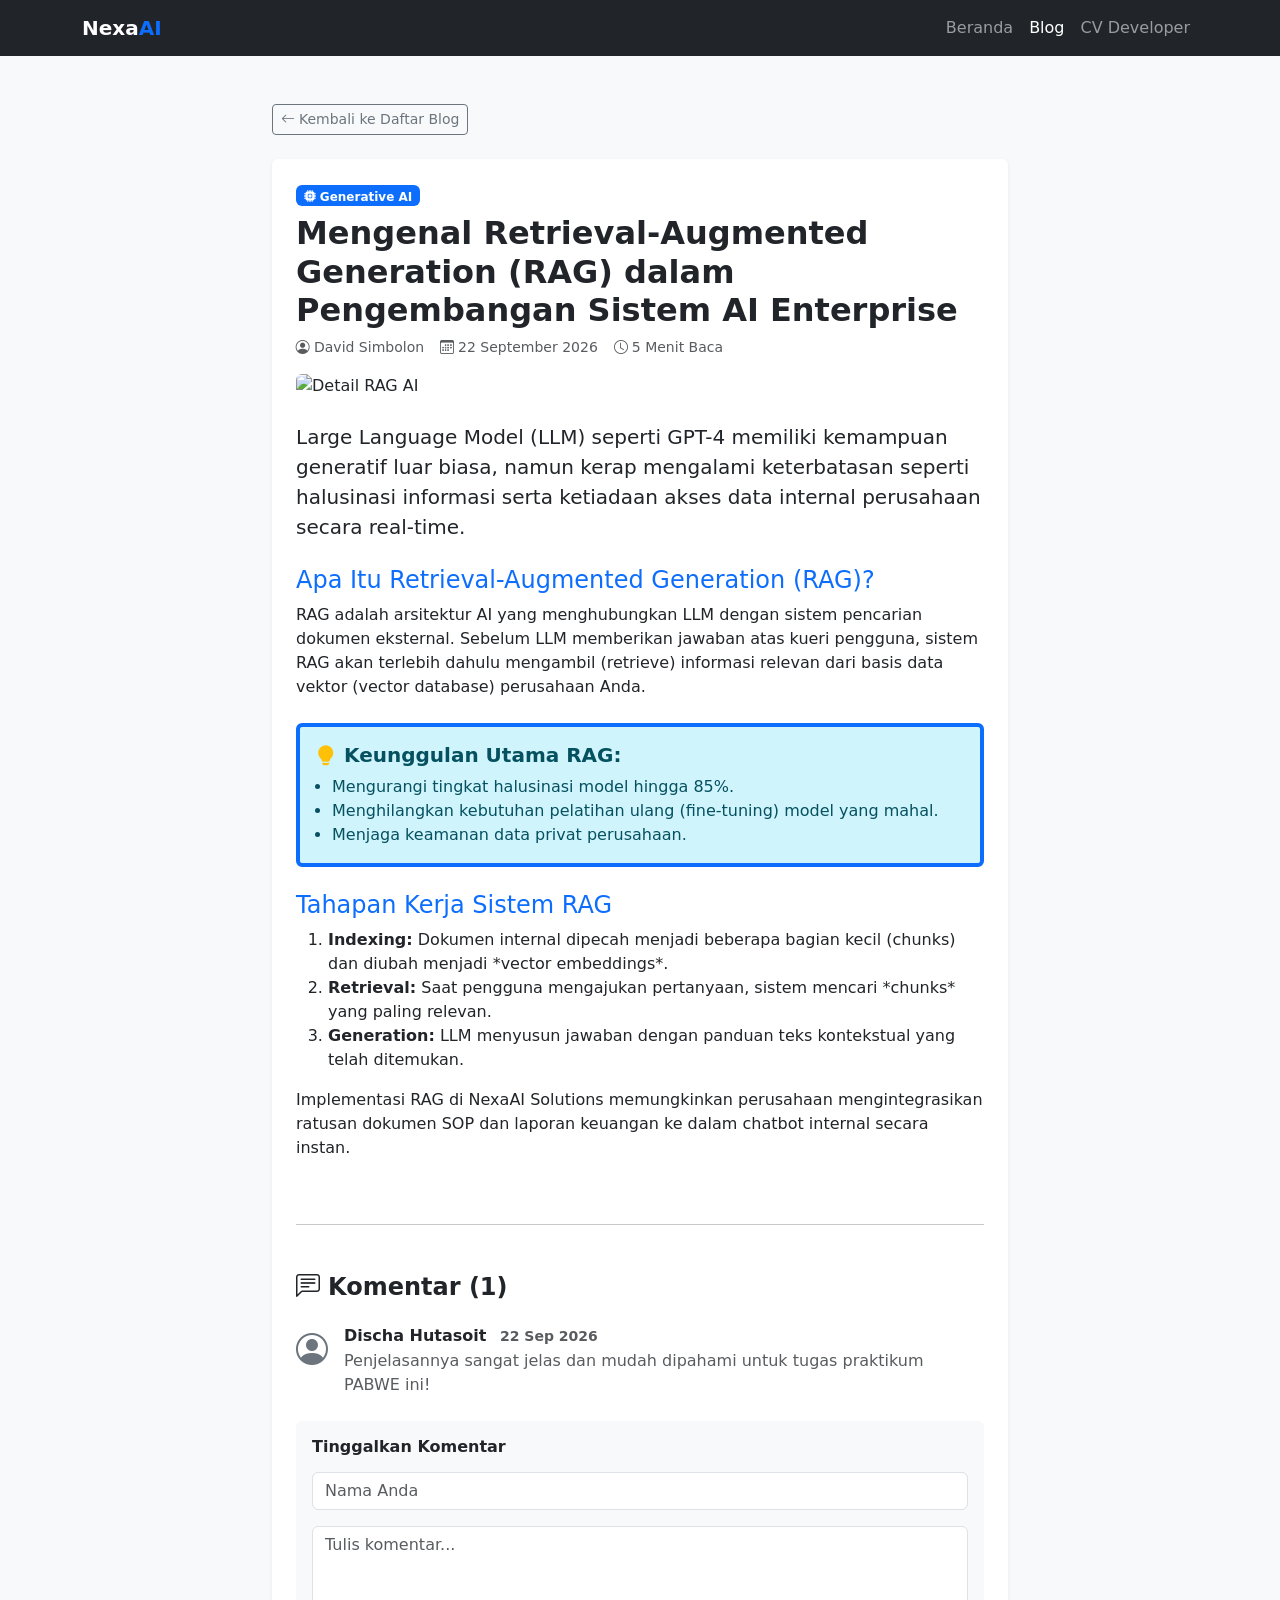
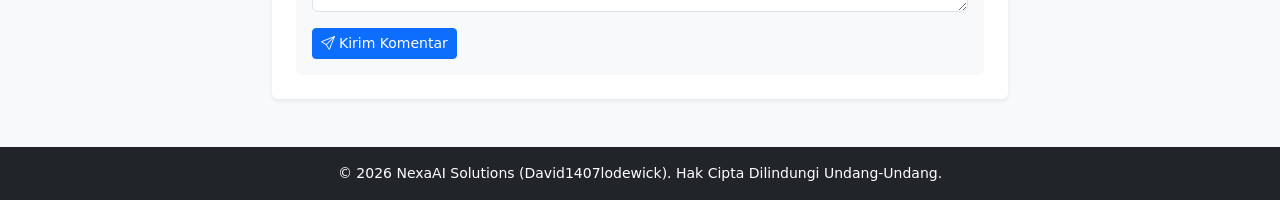
==== blog-detail.html @ 3444ca03 "tes 1" ====
<!DOCTYPE html>
<html lang="id">
<head>
  <meta charset="UTF-8">
  <meta name="viewport" content="width=device-width, initial-scale=1.0">
  <title>Mengenal Retrieval-Augmented Generation (RAG) - NexaAI Solutions</title>
  <!-- Bootstrap 5 CSS -->
  <link href="https://cdn.jsdelivr.net/npm/bootstrap@5.3.3/dist/css/bootstrap.min.css" rel="stylesheet">
  <!-- Bootstrap Icons -->
  <link rel="stylesheet" href="https://cdn.jsdelivr.net/npm/bootstrap-icons@1.11.3/font/bootstrap-icons.min.css">
</head>
<body class="bg-light d-flex flex-column min-vh-100">

  <!-- Navbar -->
  <nav class="navbar navbar-expand-lg navbar-dark bg-dark sticky-top">
    <div class="container">
      <a class="navbar-brand fw-bold" href="index.html">Nexa<span class="text-primary">AI</span></a>
      <button class="navbar-toggler" type="button" data-bs-toggle="collapse" data-bs-target="#navbarNav">
        <span class="navbar-toggler-icon"></span>
      </button>
      <div class="collapse navbar-collapse" id="navbarNav">
        <ul class="navbar-nav ms-auto">
          <li class="nav-item"><a class="nav-link" href="index.html">Beranda</a></li>
          <li class="nav-item"><a class="nav-link active" href="blog.html">Blog</a></li>
          <li class="nav-item"><a class="nav-link" href="cv.html">CV Developer</a></li>
        </ul>
      </div>
    </div>
  </nav>

  <!-- Article Detail Container -->
  <main class="container my-5 flex-grow-1">
    <div class="row justify-content-center">
      <div class="col-lg-8">
        
        <!-- Tombol Kembali -->
        <a href="blog.html" class="btn btn-outline-secondary btn-sm mb-4"><i class="bi bi-arrow-left me-1"></i>Kembali ke Daftar Blog</a>

        <!-- Article Card -->
        <article class="card shadow-sm border-0 p-4">
          <div class="mb-3">
            <span class="badge bg-primary mb-2"><i class="bi bi-cpu-fill me-1"></i>Generative AI</span>
            <h1 class="fw-bold h2">Mengenal Retrieval-Augmented Generation (RAG) dalam Pengembangan Sistem AI Enterprise</h1>
            <div class="text-muted small d-flex gap-3 align-items-center mt-2">
              <span><i class="bi bi-person-circle me-1"></i>David Simbolon</span>
              <span><i class="bi bi-calendar3 me-1"></i>22 September 2026</span>
              <span><i class="bi bi-clock me-1"></i>5 Menit Baca</span>
            </div>
          </div>

          <!-- Cover Image -->
          <img src="https://images.unsplash.com/photo-1677442136019-21780efad99a?w=1000&q=80" class="img-fluid rounded mb-4" alt="Detail RAG AI">

          <!-- Body Content -->
          <div class="article-body">
            <p class="lead">Large Language Model (LLM) seperti GPT-4 memiliki kemampuan generatif luar biasa, namun kerap mengalami keterbatasan seperti halusinasi informasi serta ketiadaan akses data internal perusahaan secara real-time.</p>
            
            <h3 class="h4 mt-4 text-primary">Apa Itu Retrieval-Augmented Generation (RAG)?</h3>
            <p>RAG adalah arsitektur AI yang menghubungkan LLM dengan sistem pencarian dokumen eksternal. Sebelum LLM memberikan jawaban atas kueri pengguna, sistem RAG akan terlebih dahulu mengambil (retrieve) informasi relevan dari basis data vektor (vector database) perusahaan Anda.</p>

            <!-- Highlight/Tips Box -->
            <div class="alert alert-info border-start border-primary border-4 my-4">
              <h5 class="alert-heading fw-bold"><i class="bi bi-lightbulb-fill text-warning me-2"></i>Keunggulan Utama RAG:</h5>
              <ul class="mb-0 ps-3">
                <li>Mengurangi tingkat halusinasi model hingga 85%.</li>
                <li>Menghilangkan kebutuhan pelatihan ulang (fine-tuning) model yang mahal.</li>
                <li>Menjaga keamanan data privat perusahaan.</li>
              </ul>
            </div>

            <h3 class="h4 mt-4 text-primary">Tahapan Kerja Sistem RAG</h3>
            <ol>
              <li><strong>Indexing:</strong> Dokumen internal dipecah menjadi beberapa bagian kecil (chunks) dan diubah menjadi *vector embeddings*.</li>
              <li><strong>Retrieval:</strong> Saat pengguna mengajukan pertanyaan, sistem mencari *chunks* yang paling relevan.</li>
              <li><strong>Generation:</strong> LLM menyusun jawaban dengan panduan teks kontekstual yang telah ditemukan.</li>
            </ol>

            <p>Implementasi RAG di NexaAI Solutions memungkinkan perusahaan mengintegrasikan ratusan dokumen SOP dan laporan keuangan ke dalam chatbot internal secara instan.</p>
          </div>

          <!-- Section Komentar Sederhana -->
          <hr class="my-5">
          <section class="comments-section">
            <h4 class="fw-bold mb-4"><i class="bi bi-chat-left-text me-2"></i>Komentar (1)</h4>
            
            <div class="d-flex mb-4">
              <div class="flex-shrink-0">
                <i class="bi bi-person-circle fs-2 text-secondary"></i>
              </div>
              <div class="ms-3">
                <h6 class="fw-bold mb-1">Discha Hutasoit <small class="text-muted ms-2">22 Sep 2026</small></h6>
                <p class="mb-0 text-muted">Penjelasannya sangat jelas dan mudah dipahami untuk tugas praktikum PABWE ini!</p>
              </div>
            </div>

            <!-- Form Tambah Komentar -->
            <div class="card bg-light border-0 p-3">
              <h6 class="fw-bold mb-3">Tinggalkan Komentar</h6>
              <form action="#" method="post">
                <div class="mb-3">
                  <input type="text" class="form-control" placeholder="Nama Anda" required>
                </div>
                <div class="mb-3">
                  <textarea class="form-control" rows="3" placeholder="Tulis komentar..." required></textarea>
                </div>
                <button type="submit" class="btn btn-primary btn-sm"><i class="bi bi-send me-1"></i>Kirim Komentar</button>
              </form>
            </div>
          </section>

        </article>

      </div>
    </div>
  </main>

  <!-- Footer -->
  <footer class="bg-dark text-white text-center py-3 mt-auto">
    <div class="container">
      <p class="mb-0 small">&copy; 2026 NexaAI Solutions (David1407lodewick). Hak Cipta Dilindungi Undang-Undang.</p>
    </div>
  </footer>

  <!-- Bootstrap 5 JS Bundle -->
  <script src="https://cdn.jsdelivr.net/npm/bootstrap@5.3.3/dist/js/bootstrap.bundle.min.js"></script>
</body>
</html>
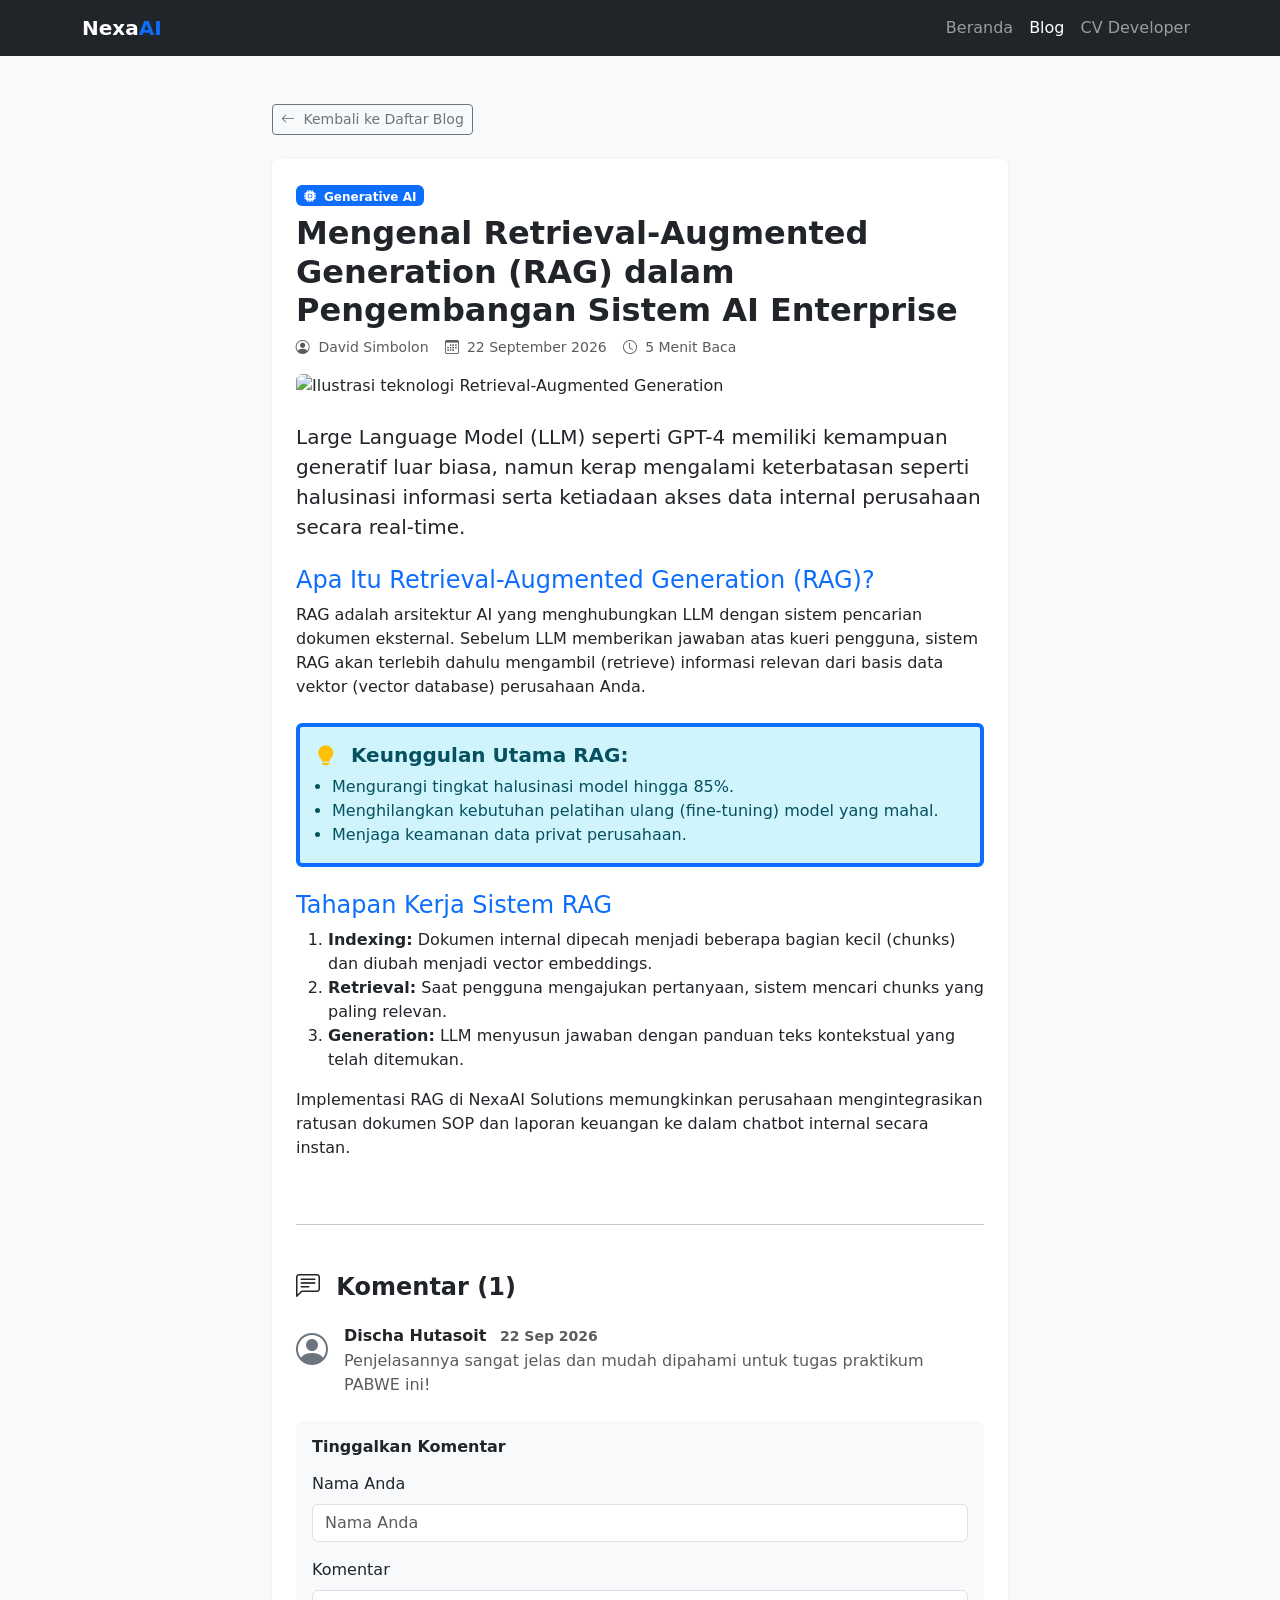
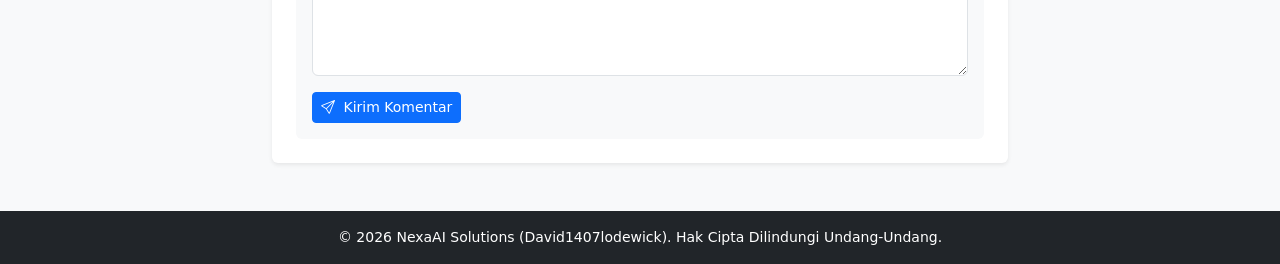
==== commit 193187ca: "test 2" ====
--- a/blog-detail.html
+++ b/blog-detail.html
@@ -4,124 +4,343 @@
   <meta charset="UTF-8">
   <meta name="viewport" content="width=device-width, initial-scale=1.0">
   <title>Mengenal Retrieval-Augmented Generation (RAG) - NexaAI Solutions</title>
+
   <!-- Bootstrap 5 CSS -->
   <link href="https://cdn.jsdelivr.net/npm/bootstrap@5.3.3/dist/css/bootstrap.min.css" rel="stylesheet">
+
   <!-- Bootstrap Icons -->
   <link rel="stylesheet" href="https://cdn.jsdelivr.net/npm/bootstrap-icons@1.11.3/font/bootstrap-icons.min.css">
 </head>
+
 <body class="bg-light d-flex flex-column min-vh-100">
 
   <!-- Navbar -->
-  <nav class="navbar navbar-expand-lg navbar-dark bg-dark sticky-top">
+  <nav 
+    class="navbar navbar-expand-lg navbar-dark bg-dark sticky-top"
+    aria-label="Navigasi utama">
+
     <div class="container">
-      <a class="navbar-brand fw-bold" href="index.html">Nexa<span class="text-primary">AI</span></a>
-      <button class="navbar-toggler" type="button" data-bs-toggle="collapse" data-bs-target="#navbarNav">
+
+      <a class="navbar-brand fw-bold" href="index.html">
+        Nexa<span class="text-primary">AI</span>
+      </a>
+
+      <!-- Tombol Menu Mobile -->
+      <button 
+        class="navbar-toggler" 
+        type="button" 
+        data-bs-toggle="collapse" 
+        data-bs-target="#navbarNav"
+        aria-controls="navbarNav"
+        aria-expanded="false"
+        aria-label="Buka menu navigasi">
+
         <span class="navbar-toggler-icon"></span>
       </button>
+
       <div class="collapse navbar-collapse" id="navbarNav">
         <ul class="navbar-nav ms-auto">
-          <li class="nav-item"><a class="nav-link" href="index.html">Beranda</a></li>
-          <li class="nav-item"><a class="nav-link active" href="blog.html">Blog</a></li>
-          <li class="nav-item"><a class="nav-link" href="cv.html">CV Developer</a></li>
+
+          <li class="nav-item">
+            <a class="nav-link" href="index.html">Beranda</a>
+          </li>
+
+          <li class="nav-item">
+            <a class="nav-link active" href="blog.html" aria-current="page">
+              Blog
+            </a>
+          </li>
+
+          <li class="nav-item">
+            <a class="nav-link" href="cv.html">
+              CV Developer
+            </a>
+          </li>
+
         </ul>
       </div>
+
     </div>
   </nav>
 
+
   <!-- Article Detail Container -->
   <main class="container my-5 flex-grow-1">
+
     <div class="row justify-content-center">
+
       <div class="col-lg-8">
-        
+
         <!-- Tombol Kembali -->
-        <a href="blog.html" class="btn btn-outline-secondary btn-sm mb-4"><i class="bi bi-arrow-left me-1"></i>Kembali ke Daftar Blog</a>
+        <a 
+          href="blog.html" 
+          class="btn btn-outline-secondary btn-sm mb-4">
+
+          <i class="bi bi-arrow-left me-1" aria-hidden="true"></i>
+          Kembali ke Daftar Blog
+
+        </a>
+
 
         <!-- Article Card -->
         <article class="card shadow-sm border-0 p-4">
+
           <div class="mb-3">
-            <span class="badge bg-primary mb-2"><i class="bi bi-cpu-fill me-1"></i>Generative AI</span>
-            <h1 class="fw-bold h2">Mengenal Retrieval-Augmented Generation (RAG) dalam Pengembangan Sistem AI Enterprise</h1>
+
+            <span class="badge bg-primary mb-2">
+              <i class="bi bi-cpu-fill me-1" aria-hidden="true"></i>
+              Generative AI
+            </span>
+
+            <h1 class="fw-bold h2">
+              Mengenal Retrieval-Augmented Generation (RAG) dalam Pengembangan Sistem AI Enterprise
+            </h1>
+
             <div class="text-muted small d-flex gap-3 align-items-center mt-2">
-              <span><i class="bi bi-person-circle me-1"></i>David Simbolon</span>
-              <span><i class="bi bi-calendar3 me-1"></i>22 September 2026</span>
-              <span><i class="bi bi-clock me-1"></i>5 Menit Baca</span>
+
+              <span>
+                <i class="bi bi-person-circle me-1" aria-hidden="true"></i>
+                David Simbolon
+              </span>
+
+              <span>
+                <i class="bi bi-calendar3 me-1" aria-hidden="true"></i>
+                22 September 2026
+              </span>
+
+              <span>
+                <i class="bi bi-clock me-1" aria-hidden="true"></i>
+                5 Menit Baca
+              </span>
+
             </div>
+
           </div>
 
+
           <!-- Cover Image -->
-          <img src="https://images.unsplash.com/photo-1677442136019-21780efad99a?w=1000&q=80" class="img-fluid rounded mb-4" alt="Detail RAG AI">
+          <img 
+            src="https://images.unsplash.com/photo-1677442136019-21780efad99a?w=1000&q=80"
+            class="img-fluid rounded mb-4"
+            alt="Ilustrasi teknologi Retrieval-Augmented Generation">
+
 
           <!-- Body Content -->
           <div class="article-body">
-            <p class="lead">Large Language Model (LLM) seperti GPT-4 memiliki kemampuan generatif luar biasa, namun kerap mengalami keterbatasan seperti halusinasi informasi serta ketiadaan akses data internal perusahaan secara real-time.</p>
-            
-            <h3 class="h4 mt-4 text-primary">Apa Itu Retrieval-Augmented Generation (RAG)?</h3>
-            <p>RAG adalah arsitektur AI yang menghubungkan LLM dengan sistem pencarian dokumen eksternal. Sebelum LLM memberikan jawaban atas kueri pengguna, sistem RAG akan terlebih dahulu mengambil (retrieve) informasi relevan dari basis data vektor (vector database) perusahaan Anda.</p>
+
+            <p class="lead">
+              Large Language Model (LLM) seperti GPT-4 memiliki kemampuan generatif luar biasa, namun kerap mengalami keterbatasan seperti halusinasi informasi serta ketiadaan akses data internal perusahaan secara real-time.
+            </p>
+
+
+            <h2 class="h4 mt-4 text-primary">
+              Apa Itu Retrieval-Augmented Generation (RAG)?
+            </h2>
+
+            <p>
+              RAG adalah arsitektur AI yang menghubungkan LLM dengan sistem pencarian dokumen eksternal. Sebelum LLM memberikan jawaban atas kueri pengguna, sistem RAG akan terlebih dahulu mengambil (retrieve) informasi relevan dari basis data vektor (vector database) perusahaan Anda.
+            </p>
+
 
             <!-- Highlight/Tips Box -->
             <div class="alert alert-info border-start border-primary border-4 my-4">
-              <h5 class="alert-heading fw-bold"><i class="bi bi-lightbulb-fill text-warning me-2"></i>Keunggulan Utama RAG:</h5>
+
+              <h3 class="h5 alert-heading fw-bold">
+                <i class="bi bi-lightbulb-fill text-warning me-2" aria-hidden="true"></i>
+                Keunggulan Utama RAG:
+              </h3>
+
               <ul class="mb-0 ps-3">
-                <li>Mengurangi tingkat halusinasi model hingga 85%.</li>
-                <li>Menghilangkan kebutuhan pelatihan ulang (fine-tuning) model yang mahal.</li>
-                <li>Menjaga keamanan data privat perusahaan.</li>
+
+                <li>
+                  Mengurangi tingkat halusinasi model hingga 85%.
+                </li>
+
+                <li>
+                  Menghilangkan kebutuhan pelatihan ulang (fine-tuning) model yang mahal.
+                </li>
+
+                <li>
+                  Menjaga keamanan data privat perusahaan.
+                </li>
+
               </ul>
+
             </div>
 
-            <h3 class="h4 mt-4 text-primary">Tahapan Kerja Sistem RAG</h3>
+
+            <h2 class="h4 mt-4 text-primary">
+              Tahapan Kerja Sistem RAG
+            </h2>
+
             <ol>
-              <li><strong>Indexing:</strong> Dokumen internal dipecah menjadi beberapa bagian kecil (chunks) dan diubah menjadi *vector embeddings*.</li>
-              <li><strong>Retrieval:</strong> Saat pengguna mengajukan pertanyaan, sistem mencari *chunks* yang paling relevan.</li>
-              <li><strong>Generation:</strong> LLM menyusun jawaban dengan panduan teks kontekstual yang telah ditemukan.</li>
+
+              <li>
+                <strong>Indexing:</strong>
+                Dokumen internal dipecah menjadi beberapa bagian kecil (chunks) dan diubah menjadi vector embeddings.
+              </li>
+
+              <li>
+                <strong>Retrieval:</strong>
+                Saat pengguna mengajukan pertanyaan, sistem mencari chunks yang paling relevan.
+              </li>
+
+              <li>
+                <strong>Generation:</strong>
+                LLM menyusun jawaban dengan panduan teks kontekstual yang telah ditemukan.
+              </li>
+
             </ol>
 
-            <p>Implementasi RAG di NexaAI Solutions memungkinkan perusahaan mengintegrasikan ratusan dokumen SOP dan laporan keuangan ke dalam chatbot internal secara instan.</p>
+
+            <p>
+              Implementasi RAG di NexaAI Solutions memungkinkan perusahaan mengintegrasikan ratusan dokumen SOP dan laporan keuangan ke dalam chatbot internal secara instan.
+            </p>
+
           </div>
 
-          <!-- Section Komentar Sederhana -->
+
+          <!-- Section Komentar -->
           <hr class="my-5">
-          <section class="comments-section">
-            <h4 class="fw-bold mb-4"><i class="bi bi-chat-left-text me-2"></i>Komentar (1)</h4>
-            
+
+          <section 
+            class="comments-section"
+            aria-labelledby="comments-title">
+
+            <h2 id="comments-title" class="h4 fw-bold mb-4">
+
+              <i 
+                class="bi bi-chat-left-text me-2"
+                aria-hidden="true">
+              </i>
+
+              Komentar (1)
+
+            </h2>
+
+
+            <!-- Komentar -->
             <div class="d-flex mb-4">
+
               <div class="flex-shrink-0">
-                <i class="bi bi-person-circle fs-2 text-secondary"></i>
+
+                <i 
+                  class="bi bi-person-circle fs-2 text-secondary"
+                  aria-hidden="true">
+                </i>
+
               </div>
+
               <div class="ms-3">
-                <h6 class="fw-bold mb-1">Discha Hutasoit <small class="text-muted ms-2">22 Sep 2026</small></h6>
-                <p class="mb-0 text-muted">Penjelasannya sangat jelas dan mudah dipahami untuk tugas praktikum PABWE ini!</p>
+
+                <h3 class="h6 fw-bold mb-1">
+
+                  Discha Hutasoit
+
+                  <small class="text-muted ms-2">
+                    22 Sep 2026
+                  </small>
+
+                </h3>
+
+                <p class="mb-0 text-muted">
+                  Penjelasannya sangat jelas dan mudah dipahami untuk tugas praktikum PABWE ini!
+                </p>
+
               </div>
+
             </div>
+
 
             <!-- Form Tambah Komentar -->
             <div class="card bg-light border-0 p-3">
-              <h6 class="fw-bold mb-3">Tinggalkan Komentar</h6>
+
+              <h3 class="h6 fw-bold mb-3">
+                Tinggalkan Komentar
+              </h3>
+
               <form action="#" method="post">
+
                 <div class="mb-3">
-                  <input type="text" class="form-control" placeholder="Nama Anda" required>
+
+                  <label for="nama" class="form-label">
+                    Nama Anda
+                  </label>
+
+                  <input 
+                    type="text"
+                    id="nama"
+                    name="nama"
+                    class="form-control"
+                    placeholder="Nama Anda"
+                    required>
+
                 </div>
+
+
                 <div class="mb-3">
-                  <textarea class="form-control" rows="3" placeholder="Tulis komentar..." required></textarea>
+
+                  <label for="komentar" class="form-label">
+                    Komentar
+                  </label>
+
+                  <textarea 
+                    id="komentar"
+                    name="komentar"
+                    class="form-control"
+                    rows="3"
+                    placeholder="Tulis komentar..."
+                    required>
+                  </textarea>
+
                 </div>
-                <button type="submit" class="btn btn-primary btn-sm"><i class="bi bi-send me-1"></i>Kirim Komentar</button>
+
+
+                <button 
+                  type="submit"
+                  class="btn btn-primary btn-sm">
+
+                  <i 
+                    class="bi bi-send me-1"
+                    aria-hidden="true">
+                  </i>
+
+                  Kirim Komentar
+
+                </button>
+
               </form>
+
             </div>
+
           </section>
 
         </article>
 
       </div>
+
     </div>
+
   </main>
+
 
   <!-- Footer -->
   <footer class="bg-dark text-white text-center py-3 mt-auto">
+
     <div class="container">
-      <p class="mb-0 small">&copy; 2026 NexaAI Solutions (David1407lodewick). Hak Cipta Dilindungi Undang-Undang.</p>
+
+      <p class="mb-0 small">
+        &copy; 2026 NexaAI Solutions (David1407lodewick).
+        Hak Cipta Dilindungi Undang-Undang.
+      </p>
+
     </div>
+
   </footer>
+
 
   <!-- Bootstrap 5 JS Bundle -->
   <script src="https://cdn.jsdelivr.net/npm/bootstrap@5.3.3/dist/js/bootstrap.bundle.min.js"></script>
+
 </body>
 </html>
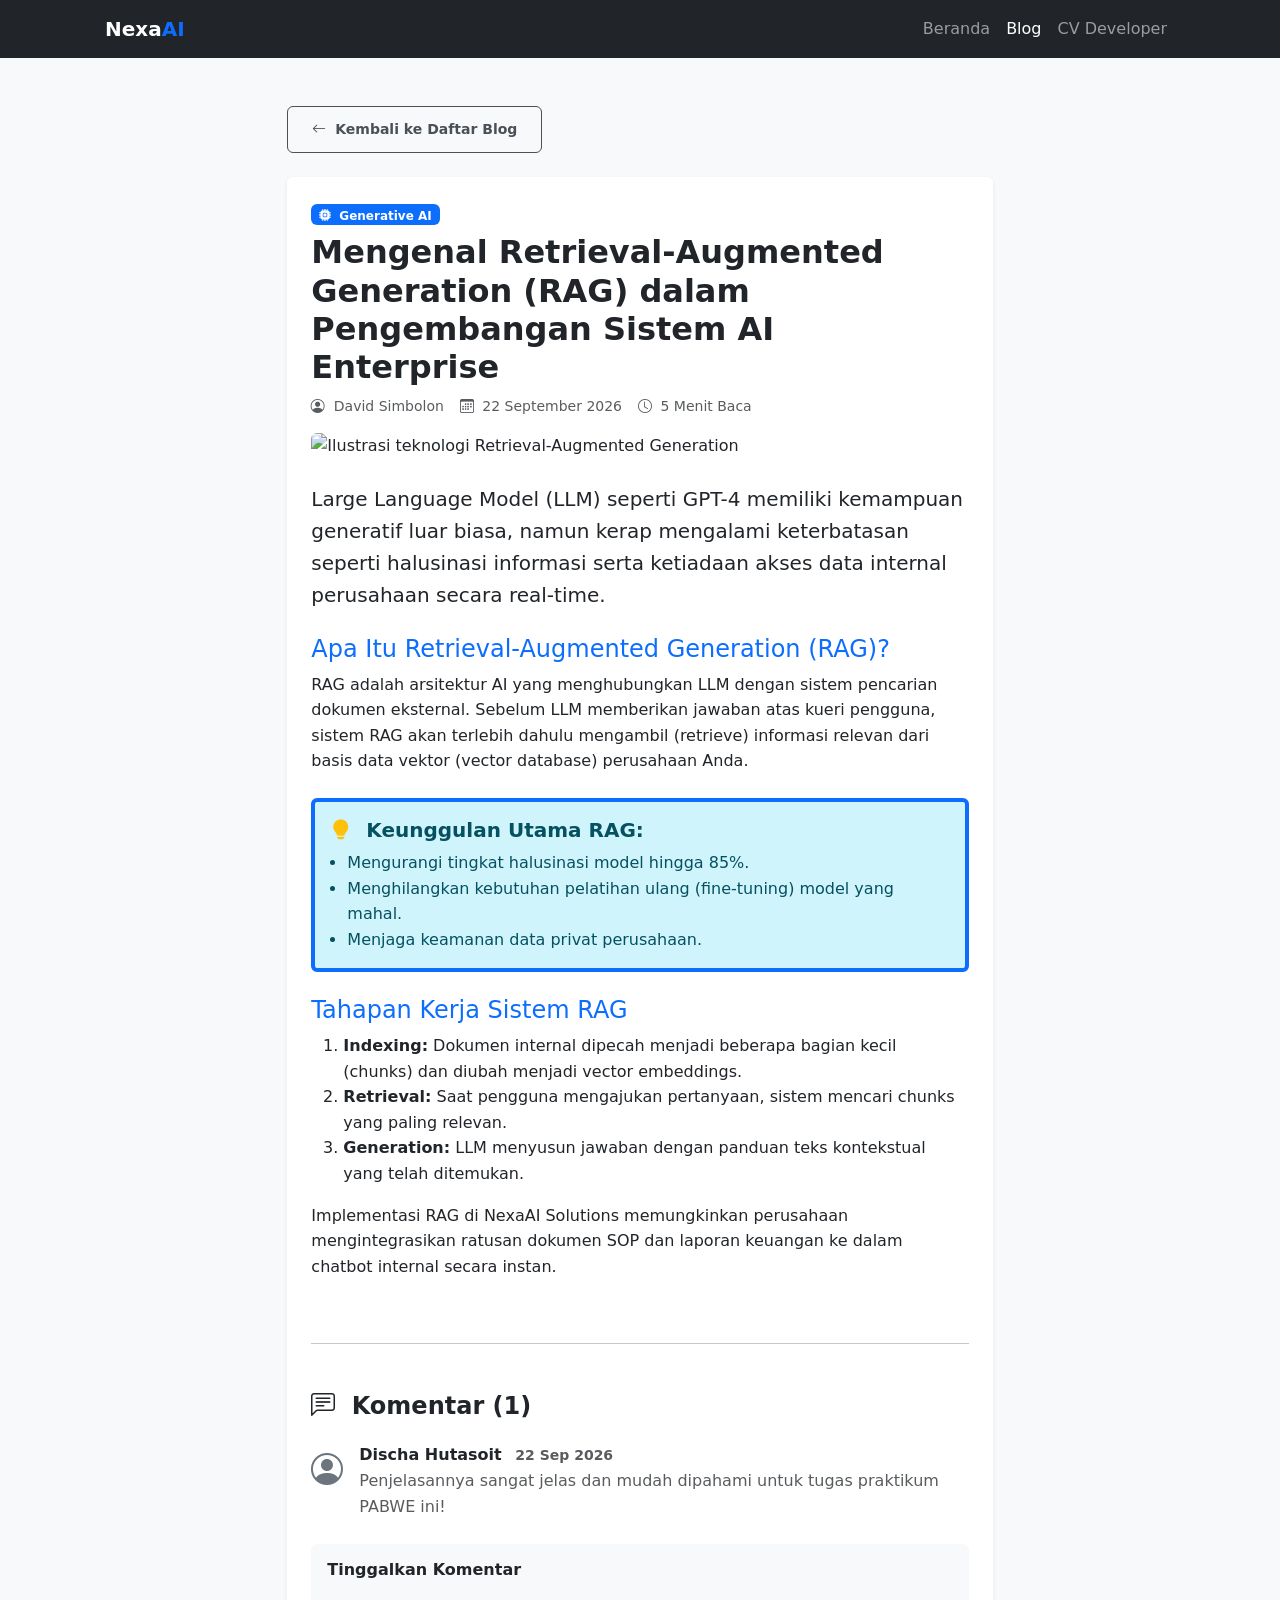
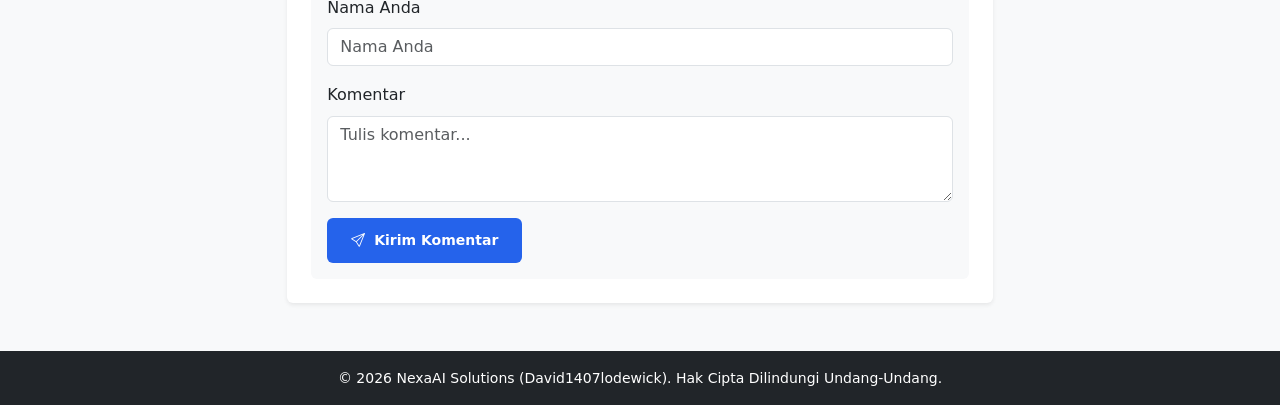
==== commit 6af00b6b: "test 3" ====
--- a/blog-detail.html
+++ b/blog-detail.html
@@ -1,66 +1,128 @@
 <!DOCTYPE html>
 <html lang="id">
+
 <head>
+
   <meta charset="UTF-8">
-  <meta name="viewport" content="width=device-width, initial-scale=1.0">
-  <title>Mengenal Retrieval-Augmented Generation (RAG) - NexaAI Solutions</title>
+
+  <meta
+    name="viewport"
+    content="width=device-width, initial-scale=1.0"
+  >
+
+  <title>
+    Mengenal Retrieval-Augmented Generation (RAG)
+    - NexaAI Solutions
+  </title>
+
 
   <!-- Bootstrap 5 CSS -->
-  <link href="https://cdn.jsdelivr.net/npm/bootstrap@5.3.3/dist/css/bootstrap.min.css" rel="stylesheet">
+  <link
+    href="https://cdn.jsdelivr.net/npm/bootstrap@5.3.3/dist/css/bootstrap.min.css"
+    rel="stylesheet"
+  >
+
 
   <!-- Bootstrap Icons -->
-  <link rel="stylesheet" href="https://cdn.jsdelivr.net/npm/bootstrap-icons@1.11.3/font/bootstrap-icons.min.css">
+  <link
+    rel="stylesheet"
+    href="https://cdn.jsdelivr.net/npm/bootstrap-icons@1.11.3/font/bootstrap-icons.min.css"
+  >
+
+
+  <!-- Custom CSS -->
+  <link
+    rel="stylesheet"
+    href="assets/css/style.css"
+  >
+
 </head>
 
+
 <body class="bg-light d-flex flex-column min-vh-100">
 
+
   <!-- Navbar -->
-  <nav 
+  <nav
     class="navbar navbar-expand-lg navbar-dark bg-dark sticky-top"
-    aria-label="Navigasi utama">
+    aria-label="Navigasi utama"
+  >
 
     <div class="container">
 
-      <a class="navbar-brand fw-bold" href="index.html">
+      <a
+        class="navbar-brand fw-bold"
+        href="index.html"
+      >
         Nexa<span class="text-primary">AI</span>
       </a>
 
+
       <!-- Tombol Menu Mobile -->
-      <button 
-        class="navbar-toggler" 
-        type="button" 
-        data-bs-toggle="collapse" 
+      <button
+        class="navbar-toggler"
+        type="button"
+        data-bs-toggle="collapse"
         data-bs-target="#navbarNav"
         aria-controls="navbarNav"
         aria-expanded="false"
-        aria-label="Buka menu navigasi">
+        aria-label="Buka menu navigasi"
+      >
 
         <span class="navbar-toggler-icon"></span>
+
       </button>
 
-      <div class="collapse navbar-collapse" id="navbarNav">
+
+      <div
+        class="collapse navbar-collapse"
+        id="navbarNav"
+      >
+
         <ul class="navbar-nav ms-auto">
 
           <li class="nav-item">
-            <a class="nav-link" href="index.html">Beranda</a>
+
+            <a
+              class="nav-link"
+              href="index.html"
+            >
+              Beranda
+            </a>
+
           </li>
 
+
           <li class="nav-item">
-            <a class="nav-link active" href="blog.html" aria-current="page">
+
+            <a
+              class="nav-link active"
+              href="blog.html"
+              aria-current="page"
+            >
               Blog
             </a>
+
           </li>
 
+
           <li class="nav-item">
-            <a class="nav-link" href="cv.html">
+
+            <a
+              class="nav-link"
+              href="cv.html"
+            >
               CV Developer
             </a>
+
           </li>
 
         </ul>
+
       </div>
 
     </div>
+
   </nav>
 
 
@@ -71,12 +133,18 @@
 
       <div class="col-lg-8">
 
+
         <!-- Tombol Kembali -->
-        <a 
-          href="blog.html" 
-          class="btn btn-outline-secondary btn-sm mb-4">
-
-          <i class="bi bi-arrow-left me-1" aria-hidden="true"></i>
+        <a
+          href="blog.html"
+          class="btn btn-outline-secondary btn-sm mb-4"
+        >
+
+          <i
+            class="bi bi-arrow-left me-1"
+            aria-hidden="true"
+          ></i>
+
           Kembali ke Daftar Blog
 
         </a>
@@ -85,32 +153,68 @@
         <!-- Article Card -->
         <article class="card shadow-sm border-0 p-4">
 
+
           <div class="mb-3">
 
+
             <span class="badge bg-primary mb-2">
-              <i class="bi bi-cpu-fill me-1" aria-hidden="true"></i>
+
+              <i
+                class="bi bi-cpu-fill me-1"
+                aria-hidden="true"
+              ></i>
+
               Generative AI
+
             </span>
 
+
+            <!-- Heading utama -->
             <h1 class="fw-bold h2">
-              Mengenal Retrieval-Augmented Generation (RAG) dalam Pengembangan Sistem AI Enterprise
+
+              Mengenal Retrieval-Augmented Generation (RAG)
+              dalam Pengembangan Sistem AI Enterprise
+
             </h1>
 
-            <div class="text-muted small d-flex gap-3 align-items-center mt-2">
+
+            <div
+              class="text-muted small d-flex gap-3 align-items-center mt-2"
+            >
 
               <span>
-                <i class="bi bi-person-circle me-1" aria-hidden="true"></i>
+
+                <i
+                  class="bi bi-person-circle me-1"
+                  aria-hidden="true"
+                ></i>
+
                 David Simbolon
+
               </span>
 
+
               <span>
-                <i class="bi bi-calendar3 me-1" aria-hidden="true"></i>
+
+                <i
+                  class="bi bi-calendar3 me-1"
+                  aria-hidden="true"
+                ></i>
+
                 22 September 2026
+
               </span>
 
+
               <span>
-                <i class="bi bi-clock me-1" aria-hidden="true"></i>
+
+                <i
+                  class="bi bi-clock me-1"
+                  aria-hidden="true"
+                ></i>
+
                 5 Menit Baca
+
               </span>
 
             </div>
@@ -119,36 +223,65 @@
 
 
           <!-- Cover Image -->
-          <img 
+          <img
             src="https://images.unsplash.com/photo-1677442136019-21780efad99a?w=1000&q=80"
             class="img-fluid rounded mb-4"
-            alt="Ilustrasi teknologi Retrieval-Augmented Generation">
+            alt="Ilustrasi teknologi Retrieval-Augmented Generation"
+          >
 
 
           <!-- Body Content -->
           <div class="article-body">
 
+
             <p class="lead">
-              Large Language Model (LLM) seperti GPT-4 memiliki kemampuan generatif luar biasa, namun kerap mengalami keterbatasan seperti halusinasi informasi serta ketiadaan akses data internal perusahaan secara real-time.
+
+              Large Language Model (LLM) seperti GPT-4 memiliki
+              kemampuan generatif luar biasa, namun kerap mengalami
+              keterbatasan seperti halusinasi informasi serta
+              ketiadaan akses data internal perusahaan secara
+              real-time.
+
             </p>
 
 
+            <!-- Heading Level 2 -->
             <h2 class="h4 mt-4 text-primary">
+
               Apa Itu Retrieval-Augmented Generation (RAG)?
+
             </h2>
 
+
             <p>
-              RAG adalah arsitektur AI yang menghubungkan LLM dengan sistem pencarian dokumen eksternal. Sebelum LLM memberikan jawaban atas kueri pengguna, sistem RAG akan terlebih dahulu mengambil (retrieve) informasi relevan dari basis data vektor (vector database) perusahaan Anda.
+
+              RAG adalah arsitektur AI yang menghubungkan LLM
+              dengan sistem pencarian dokumen eksternal.
+              Sebelum LLM memberikan jawaban atas kueri pengguna,
+              sistem RAG akan terlebih dahulu mengambil (retrieve)
+              informasi relevan dari basis data vektor
+              (vector database) perusahaan Anda.
+
             </p>
 
 
             <!-- Highlight/Tips Box -->
-            <div class="alert alert-info border-start border-primary border-4 my-4">
-
+            <div
+              class="alert alert-info border-start border-primary border-4 my-4"
+            >
+
+              <!-- Tetap h3 secara struktur -->
               <h3 class="h5 alert-heading fw-bold">
-                <i class="bi bi-lightbulb-fill text-warning me-2" aria-hidden="true"></i>
+
+                <i
+                  class="bi bi-lightbulb-fill text-warning me-2"
+                  aria-hidden="true"
+                ></i>
+
                 Keunggulan Utama RAG:
+
               </h3>
+
 
               <ul class="mb-0 ps-3">
 
@@ -157,7 +290,8 @@
                 </li>
 
                 <li>
-                  Menghilangkan kebutuhan pelatihan ulang (fine-tuning) model yang mahal.
+                  Menghilangkan kebutuhan pelatihan ulang
+                  (fine-tuning) model yang mahal.
                 </li>
 
                 <li>
@@ -169,32 +303,55 @@
             </div>
 
 
+            <!-- Heading Level 2 -->
             <h2 class="h4 mt-4 text-primary">
+
               Tahapan Kerja Sistem RAG
+
             </h2>
 
+
             <ol>
 
               <li>
+
                 <strong>Indexing:</strong>
-                Dokumen internal dipecah menjadi beberapa bagian kecil (chunks) dan diubah menjadi vector embeddings.
+
+                Dokumen internal dipecah menjadi beberapa bagian
+                kecil (chunks) dan diubah menjadi vector embeddings.
+
               </li>
 
+
               <li>
+
                 <strong>Retrieval:</strong>
-                Saat pengguna mengajukan pertanyaan, sistem mencari chunks yang paling relevan.
+
+                Saat pengguna mengajukan pertanyaan, sistem mencari
+                chunks yang paling relevan.
+
               </li>
 
+
               <li>
+
                 <strong>Generation:</strong>
-                LLM menyusun jawaban dengan panduan teks kontekstual yang telah ditemukan.
+
+                LLM menyusun jawaban dengan panduan teks
+                kontekstual yang telah ditemukan.
+
               </li>
 
             </ol>
 
 
             <p>
-              Implementasi RAG di NexaAI Solutions memungkinkan perusahaan mengintegrasikan ratusan dokumen SOP dan laporan keuangan ke dalam chatbot internal secara instan.
+
+              Implementasi RAG di NexaAI Solutions memungkinkan
+              perusahaan mengintegrasikan ratusan dokumen SOP dan
+              laporan keuangan ke dalam chatbot internal secara
+              instan.
+
             </p>
 
           </div>
@@ -203,16 +360,23 @@
           <!-- Section Komentar -->
           <hr class="my-5">
 
-          <section 
+
+          <section
             class="comments-section"
-            aria-labelledby="comments-title">
-
-            <h2 id="comments-title" class="h4 fw-bold mb-4">
-
-              <i 
+            aria-labelledby="comments-title"
+          >
+
+
+            <!-- Heading Level 2 -->
+            <h2
+              id="comments-title"
+              class="h4 fw-bold mb-4"
+            >
+
+              <i
                 class="bi bi-chat-left-text me-2"
-                aria-hidden="true">
-              </i>
+                aria-hidden="true"
+              ></i>
 
               Komentar (1)
 
@@ -222,17 +386,21 @@
             <!-- Komentar -->
             <div class="d-flex mb-4">
 
+
               <div class="flex-shrink-0">
 
-                <i 
+                <i
                   class="bi bi-person-circle fs-2 text-secondary"
-                  aria-hidden="true">
-                </i>
+                  aria-hidden="true"
+                ></i>
 
               </div>
 
+
               <div class="ms-3">
 
+
+                <!-- Heading Level 3 -->
                 <h3 class="h6 fw-bold mb-1">
 
                   Discha Hutasoit
@@ -243,8 +411,12 @@
 
                 </h3>
 
+
                 <p class="mb-0 text-muted">
-                  Penjelasannya sangat jelas dan mudah dipahami untuk tugas praktikum PABWE ini!
+
+                  Penjelasannya sangat jelas dan mudah dipahami
+                  untuk tugas praktikum PABWE ini!
+
                 </p>
 
               </div>
@@ -255,55 +427,74 @@
             <!-- Form Tambah Komentar -->
             <div class="card bg-light border-0 p-3">
 
+
+              <!-- Heading Level 3 -->
               <h3 class="h6 fw-bold mb-3">
+
                 Tinggalkan Komentar
+
               </h3>
 
-              <form action="#" method="post">
+
+              <form
+                action="#"
+                method="post"
+              >
+
 
                 <div class="mb-3">
 
-                  <label for="nama" class="form-label">
+                  <label
+                    for="nama"
+                    class="form-label"
+                  >
                     Nama Anda
                   </label>
 
-                  <input 
+
+                  <input
                     type="text"
                     id="nama"
                     name="nama"
                     class="form-control"
                     placeholder="Nama Anda"
-                    required>
+                    required
+                  >
 
                 </div>
 
 
                 <div class="mb-3">
 
-                  <label for="komentar" class="form-label">
+                  <label
+                    for="komentar"
+                    class="form-label"
+                  >
                     Komentar
                   </label>
 
-                  <textarea 
+
+                  <textarea
                     id="komentar"
                     name="komentar"
                     class="form-control"
                     rows="3"
                     placeholder="Tulis komentar..."
-                    required>
-                  </textarea>
+                    required
+                  ></textarea>
 
                 </div>
 
 
-                <button 
+                <button
                   type="submit"
-                  class="btn btn-primary btn-sm">
-
-                  <i 
+                  class="btn btn-primary btn-sm"
+                >
+
+                  <i
                     class="bi bi-send me-1"
-                    aria-hidden="true">
-                  </i>
+                    aria-hidden="true"
+                  ></i>
 
                   Kirim Komentar
 
@@ -330,8 +521,11 @@
     <div class="container">
 
       <p class="mb-0 small">
-        &copy; 2026 NexaAI Solutions (David1407lodewick).
+
+        &copy; 2026 NexaAI Solutions
+        (David1407lodewick).
         Hak Cipta Dilindungi Undang-Undang.
+
       </p>
 
     </div>
@@ -340,7 +534,10 @@
 
 
   <!-- Bootstrap 5 JS Bundle -->
-  <script src="https://cdn.jsdelivr.net/npm/bootstrap@5.3.3/dist/js/bootstrap.bundle.min.js"></script>
+  <script
+    src="https://cdn.jsdelivr.net/npm/bootstrap@5.3.3/dist/js/bootstrap.bundle.min.js"
+  ></script>
 
 </body>
+
 </html>
--- a/assets/css/style.css
+++ b/assets/css/style.css
@@ -0,0 +1,380 @@
+/* CSS Variables */
+:root {
+  --primary-color: #2563eb;
+  --primary-hover: #1d4ed8;
+  --secondary-color: #0f172a;
+  --accent-color: #38bdf8;
+  --bg-light: #f8fafc;
+  --bg-white: #ffffff;
+  --text-dark: #1e293b;
+  --text-muted: #64748b;
+  --border-color: #e2e8f0;
+  --font-main: system-ui, -apple-system, BlinkMacSystemFont, 'Segoe UI',
+    Roboto, Oxygen, Ubuntu, Cantarell, sans-serif;
+}
+
+/* Reset & Basic Layout */
+* {
+  box-sizing: border-box;
+  margin: 0;
+  padding: 0;
+}
+
+body {
+  font-family: var(--font-main);
+  color: var(--text-dark);
+  background-color: var(--bg-light);
+  line-height: 1.6;
+}
+
+.container {
+  width: 90%;
+  max-width: 1100px;
+  margin: 0 auto;
+  padding: 0 15px;
+}
+
+/* Typography */
+h1,
+h2,
+h3,
+h4 {
+  color: var(--secondary-color);
+  line-height: 1.25;
+}
+
+p {
+  margin-bottom: 1rem;
+}
+
+.section-title {
+  text-align: center;
+  font-size: 2rem;
+  margin-bottom: 2.5rem;
+}
+
+/* Buttons */
+.btn {
+  display: inline-block;
+  padding: 0.75rem 1.5rem;
+  border-radius: 6px;
+  text-decoration: none;
+  font-weight: 600;
+  cursor: pointer;
+  border: none;
+  transition: background-color 0.3s ease, color 0.3s ease,
+    border-color 0.3s ease;
+}
+
+.btn-primary {
+  background-color: var(--primary-color);
+  color: var(--bg-white);
+}
+
+.btn-primary:hover,
+.btn-primary:focus {
+  background-color: var(--primary-hover);
+  color: var(--bg-white);
+}
+
+.btn-secondary {
+  background-color: transparent;
+  color: var(--bg-white);
+  border: 2px solid var(--bg-white);
+}
+
+.btn-secondary:hover,
+.btn-secondary:focus {
+  background-color: var(--bg-white);
+  color: var(--secondary-color);
+}
+
+.btn-light {
+  background-color: var(--bg-white);
+  color: var(--primary-color);
+}
+
+.btn-light:hover,
+.btn-light:focus {
+  background-color: var(--bg-light);
+  color: var(--primary-hover);
+}
+
+/*
+  Accessibility:
+  Bootstrap .btn-outline-secondary menggunakan warna yang
+  kontrasnya terlalu rendah untuk WCAG AA pada background tertentu.
+*/
+.btn-outline-secondary {
+  color: #495057;
+  border: 1px solid #495057;
+  background-color: transparent;
+}
+
+.btn-outline-secondary:hover,
+.btn-outline-secondary:focus {
+  color: #ffffff;
+  background-color: #495057;
+  border-color: #495057;
+}
+
+/* Navbar */
+.site-header {
+  background-color: var(--bg-white);
+  border-bottom: 1px solid var(--border-color);
+  position: sticky;
+  top: 0;
+  z-index: 100;
+}
+
+.nav-container {
+  display: flex;
+  justify-content: space-between;
+  align-items: center;
+  height: 70px;
+}
+
+.brand-logo {
+  font-size: 1.5rem;
+  font-weight: 700;
+  color: var(--secondary-color);
+  text-decoration: none;
+}
+
+.brand-logo span {
+  color: var(--primary-color);
+}
+
+.site-nav ul {
+  display: flex;
+  list-style: none;
+  gap: 20px;
+}
+
+.site-nav a {
+  text-decoration: none;
+  color: var(--text-dark);
+  font-weight: 500;
+  transition: color 0.3s ease;
+}
+
+.site-nav a:hover,
+.site-nav a.active {
+  color: var(--primary-color);
+}
+
+/* Hero Section */
+.hero-section {
+  background: linear-gradient(
+    135deg,
+    var(--secondary-color),
+    #1e293b
+  );
+  color: var(--bg-white);
+  padding: 100px 0;
+  text-align: center;
+}
+
+.hero-content h1 {
+  color: var(--bg-white);
+  font-size: 2.5rem;
+  margin-bottom: 1.5rem;
+}
+
+.hero-content p {
+  font-size: 1.125rem;
+  color: #94a3b8;
+  max-width: 700px;
+  margin: 0 auto 2rem auto;
+}
+
+.hero-buttons {
+  display: flex;
+  justify-content: center;
+  gap: 15px;
+}
+
+/* Layout Grids */
+.grid-2-col {
+  display: grid;
+  grid-template-columns: 1fr 1fr;
+  gap: 30px;
+  align-items: center;
+}
+
+/* About Section */
+.about-section {
+  padding: 80px 0;
+  background-color: var(--bg-white);
+}
+
+.stat-card {
+  background-color: var(--bg-light);
+  padding: 20px;
+  border-radius: 8px;
+  text-align: center;
+  border: 1px solid var(--border-color);
+}
+
+.stat-card h3 {
+  font-size: 2rem;
+  color: var(--primary-color);
+}
+
+/* Services Section */
+.services-section {
+  padding: 80px 0;
+}
+
+.services-grid {
+  display: grid;
+  grid-template-columns: repeat(
+    auto-fit,
+    minmax(280px, 1fr)
+  );
+  gap: 25px;
+}
+
+.service-card {
+  background-color: var(--bg-white);
+  padding: 30px;
+  border-radius: 8px;
+  border: 1px solid var(--border-color);
+  transition: transform 0.3s ease, box-shadow 0.3s ease;
+}
+
+.service-card:hover {
+  transform: translateY(-5px);
+  box-shadow: 0 10px 15px -3px rgba(0, 0, 0, 0.1);
+}
+
+.service-card .icon {
+  font-size: 2.5rem;
+  margin-bottom: 15px;
+}
+
+.service-card h3 {
+  margin-bottom: 10px;
+}
+
+/* Why Us Section */
+.why-us-section {
+  background-color: var(--bg-white);
+  padding: 80px 0;
+}
+
+.why-grid {
+  display: grid;
+  grid-template-columns: repeat(
+    auto-fit,
+    minmax(250px, 1fr)
+  );
+  gap: 20px;
+}
+
+.why-item {
+  padding: 20px;
+  border-left: 4px solid var(--primary-color);
+  background-color: var(--bg-light);
+}
+
+/*
+  Accessibility:
+  Heading pada why-item sekarang menggunakan <h3>
+  sehingga sesuai dengan struktur heading <h2> induknya.
+*/
+.why-item h3 {
+  margin-bottom: 8px;
+}
+
+/* CTA Section */
+.cta-section {
+  background-color: var(--primary-color);
+  color: var(--bg-white);
+  text-align: center;
+  padding: 60px 0;
+}
+
+.cta-section h2 {
+  color: var(--bg-white);
+  margin-bottom: 10px;
+}
+
+/*
+  Accessibility:
+  #dbeafe sebelumnya menghasilkan contrast sekitar 4.23:1
+  pada background #2563eb.
+  Putih memberikan contrast yang lebih tinggi.
+*/
+.cta-section p {
+  margin-bottom: 20px;
+  color: #ffffff;
+}
+
+/* Contact Section */
+.contact-section {
+  padding: 80px 0;
+}
+
+.contact-form {
+  max-width: 600px;
+  margin: 0 auto;
+  background-color: var(--bg-white);
+  padding: 30px;
+  border-radius: 8px;
+  border: 1px solid var(--border-color);
+}
+
+.form-group {
+  margin-bottom: 20px;
+}
+
+.form-group label {
+  display: block;
+  margin-bottom: 8px;
+  font-weight: 500;
+}
+
+.form-group input,
+.form-group textarea {
+  width: 100%;
+  padding: 10px;
+  border: 1px solid var(--border-color);
+  border-radius: 4px;
+  font-family: inherit;
+}
+
+/* Footer */
+.site-footer {
+  background-color: var(--secondary-color);
+  color: #94a3b8;
+  text-align: center;
+  padding: 30px 0;
+  font-size: 0.875rem;
+}
+
+/* Responsive Media Queries */
+@media (max-width: 768px) {
+  .hero-content h1 {
+    font-size: 1.8rem;
+  }
+
+  .grid-2-col {
+    grid-template-columns: 1fr;
+  }
+
+  .nav-container {
+    flex-direction: column;
+    height: auto;
+    padding: 15px;
+  }
+
+  .site-nav ul {
+    margin-top: 15px;
+  }
+
+  .hero-buttons {
+    flex-direction: column;
+    align-items: center;
+  }
+}
